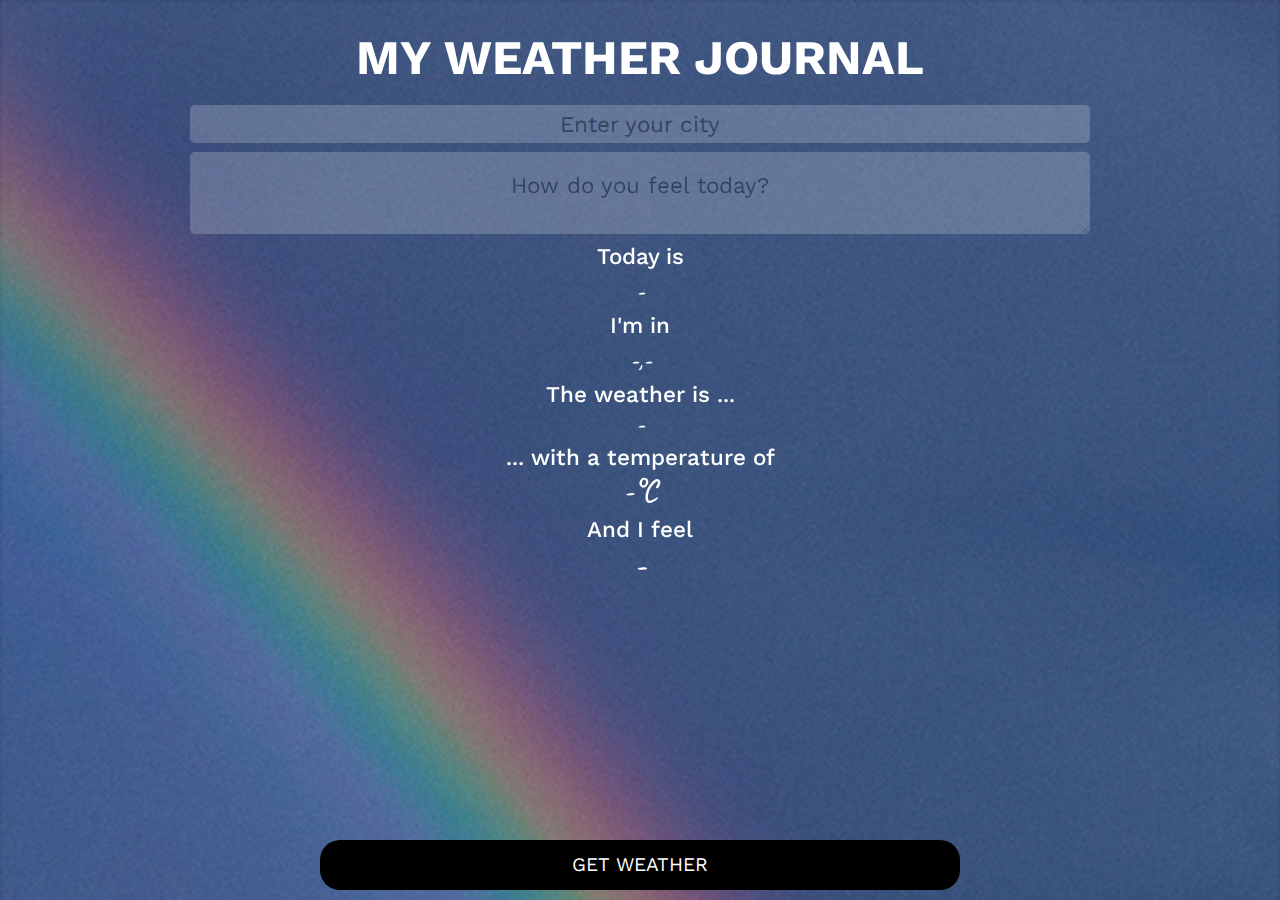
==== weatherApp/index.html @ 50e47b65 "Added country to display in output" ====
<!DOCTYPE html>
<html lang="en">
    <head>
        <meta charset="UTF-8" />
        <meta name="viewport" content="width=device-width, initial-scale=1.0" />

        <link rel="stylesheet" href="style.css" />

        <title>Document</title>
    </head>
    <body>
       <div class="icon" id="icon">
                <img src="img/unknown.png" alt="waiting" />
            </div>
        <div id="app">
            <div class="title">My Weather Journal</div>
            <div class="zip">
                <input type="text" id="city" placeholder="Enter your city" />
            </div>
            <div class="holder feel">
                <textarea
                    class="myInput"
                    id="feelings"
                    placeholder="How do you feel today?"
                ></textarea>
            </div>

            <div class="entry">
                <div id="entryHolder">
                    <div class="text">Today is</div>
                    <div id="date">-</div>
                    <div class="text">I'm in</div>
                    <div id="location">-,-</div>
                    <div id="country"></div>
                    <div class="text">The weather is ...</div>
                    <div id="weatherDescr">-</div>
                    <div class="text">... with a temperature of</div>
                    <div id="temp">-°C</div>
                    <div class="text">And I feel<div>
                    <div id="content">-</div>
                </div>
            </div>

            <div class="generate">Get weather</div>
        </div>
        <script src="app.js"></script>
    </body>
</html>
---- weatherApp/style.css ----
@import url('https://fonts.googleapis.com/css2?family=Work+Sans:wght@300;500;700&display=swap');
@import url('https://fonts.googleapis.com/css2?family=Caveat:wght@500;700&display=swap');

body {
  margin: 0;
  font-family: 'Work Sans', sans-serif;
  color: white;
  text-align: center;
  background: black;
}

.title {
    font-size: 2em;
    text-transform: uppercase;
    font-weight: 700;
    margin: 0.6em 0 0.4em 0;
}

.text {
   margin-top: 0.2em;
    font-weight: 500;
    font-size: 1.4em;
}

.zip {
  margin-top: 0.2em;
  margin-bottom: 0.6em;
}

#city {
  width: 70%;
  font-size: 1.4em;
  height: 1.6em;
  border-radius: 5px;
  font-family: 'Work Sans', sans-serif;
  text-align: center;
  border: none;
  opacity: 0.2;
}

textarea {
    width: 70%;
    font-size: 1.4em;
    padding-top: 20px;
    padding-bottom:10px;
    border-radius: 5px;
    font-family: 'Work Sans', sans-serif;
    text-align: center;
    vertical-align: center;
    border: none;
    opacity: 0.2;
}

/* placeholder text */
::placeholder { /* Chrome, Firefox, Opera, Safari 10.1+ */
    color: black;
    opacity: 1; /* Firefox */
  }
  
  :-ms-input-placeholder { /* Internet Explorer 10-11 */
    color: black;
    opacity: 1;
  }
  
  ::-ms-input-placeholder { /* Microsoft Edge */
    color: black;
    opacity: 1;
  }

.generate {
  background-color: black;
  position: absolute;
  bottom: 10px;
  left: 50%;
  width: 50%;
  height: 50px;
  transform: translateX(-50%);
  border-radius: 20px;
  line-height: 50px;
  color: white;
  font-size: 1.2em;
  text-transform: uppercase

}

.generate:hover {
  background-color: white;
  opacity: 0.5;
  color: black;
}

img {
    position: fixed;
    top: 0;
    left: 0;
    /* Preserve aspet ratio */
    min-width: 100%;
    min-height: 100%;
    z-index: -1;
}

#content {
  width: 60%;
  margin-left: 50%;
  transform: translateX(-50%);
  font-family: 'Caveat', cursive;
  font-size: 1.6em;
  font-weight: 500;
}

#temp {
font-family: 'Caveat', cursive;
  font-size: 2em;
  font-weight: 500;
  /* margin-top: -80px; */
}

#weatherDescr {
    font-family: 'Caveat', cursive;
  font-size: 1.6em;
  font-weight: 500;
}

#location,
#date {
  margin: 5px;
  font-family: 'Caveat', cursive;
  font-size: 1.6em;
  font-weight: 500;
}

@media (min-width: 700px) {

.title {
    font-size: 3em;
}  

};;;
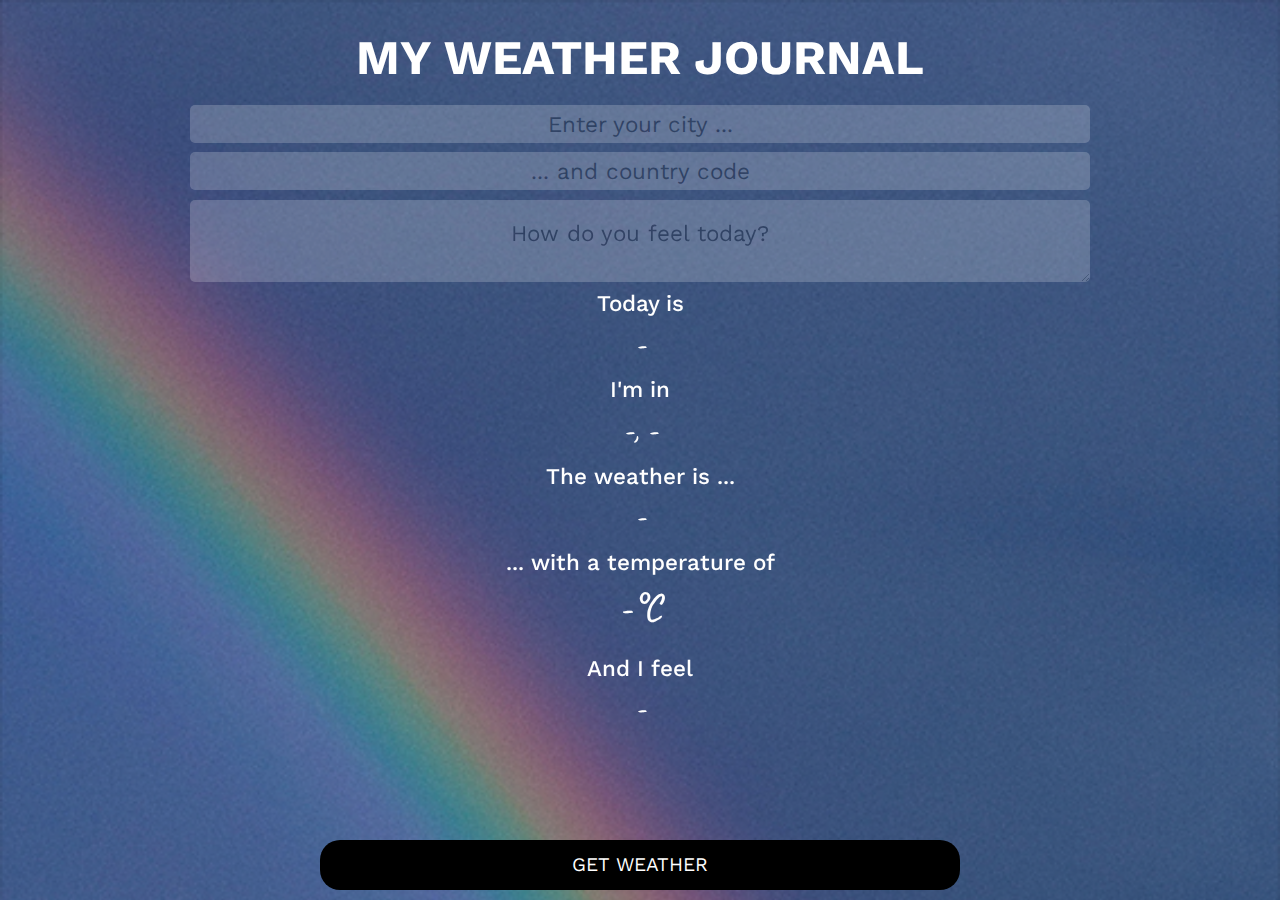
==== commit c53bcb50: "Added field to collect country code" ====
--- a/weatherApp/index.html
+++ b/weatherApp/index.html
@@ -15,7 +15,10 @@
         <div id="app">
             <div class="title">My Weather Journal</div>
             <div class="zip">
-                <input type="text" id="city" placeholder="Enter your city" />
+                <input type="text" id="city" placeholder="Enter your city ..." />
+            </div>
+            <div class="countryCode">
+                <input type="text" id="CountryCodeID" placeholder="... and country code" />
             </div>
             <div class="holder feel">
                 <textarea
@@ -30,13 +33,12 @@
                     <div class="text">Today is</div>
                     <div id="date">-</div>
                     <div class="text">I'm in</div>
-                    <div id="location">-,-</div>
-                    <div id="country"></div>
+                    <div id="cityCountry"><span id="location">-</span>, <span id="country">-</span></div>
                     <div class="text">The weather is ...</div>
                     <div id="weatherDescr">-</div>
                     <div class="text">... with a temperature of</div>
                     <div id="temp">-°C</div>
-                    <div class="text">And I feel<div>
+                    <div class="text">And I feel</div>
                     <div id="content">-</div>
                 </div>
             </div>
--- a/weatherApp/style.css
+++ b/weatherApp/style.css
@@ -1,27 +1,29 @@
-@import url('https://fonts.googleapis.com/css2?family=Work+Sans:wght@300;500;700&display=swap');
-@import url('https://fonts.googleapis.com/css2?family=Caveat:wght@500;700&display=swap');
+@import url("https://fonts.googleapis.com/css2?family=Work+Sans:wght@300;500;700&display=swap");
+@import url("https://fonts.googleapis.com/css2?family=Caveat:wght@500;700&display=swap");
 
 body {
   margin: 0;
-  font-family: 'Work Sans', sans-serif;
+  font-family: "Work Sans", sans-serif;
   color: white;
   text-align: center;
   background: black;
 }
 
 .title {
-    font-size: 2em;
-    text-transform: uppercase;
-    font-weight: 700;
-    margin: 0.6em 0 0.4em 0;
+  font-size: 2em;
+  text-transform: uppercase;
+  font-weight: 700;
+  margin: 0.6em 0 0.4em 0;
 }
 
 .text {
-   margin-top: 0.2em;
-    font-weight: 500;
-    font-size: 1.4em;
+  margin-top: 0.2em;
+  font-weight: 500;
+  font-size: 1.4em;
 }
 
+
+/* this is for the city collection field */
 .zip {
   margin-top: 0.2em;
   margin-bottom: 0.6em;
@@ -32,40 +34,60 @@
   font-size: 1.4em;
   height: 1.6em;
   border-radius: 5px;
-  font-family: 'Work Sans', sans-serif;
+  font-family: "Work Sans", sans-serif;
   text-align: center;
   border: none;
   opacity: 0.2;
 }
 
-textarea {
+/* this is for the country collection field */
+.countryCode {
+    margin-top: 0.2em;
+    margin-bottom: 0.6em;
+  }
+  
+  #CountryCodeID {
     width: 70%;
     font-size: 1.4em;
-    padding-top: 20px;
-    padding-bottom:10px;
+    height: 1.6em;
     border-radius: 5px;
-    font-family: 'Work Sans', sans-serif;
+    font-family: "Work Sans", sans-serif;
     text-align: center;
-    vertical-align: center;
     border: none;
     opacity: 0.2;
+  }
+
+textarea {
+  width: 70%;
+  font-size: 1.4em;
+  padding-top: 20px;
+  padding-bottom: 10px;
+  border-radius: 5px;
+  font-family: "Work Sans", sans-serif;
+  text-align: center;
+  vertical-align: center;
+  border: none;
+  opacity: 0.2;
 }
 
 /* placeholder text */
-::placeholder { /* Chrome, Firefox, Opera, Safari 10.1+ */
-    color: black;
-    opacity: 1; /* Firefox */
-  }
-  
-  :-ms-input-placeholder { /* Internet Explorer 10-11 */
-    color: black;
-    opacity: 1;
-  }
-  
-  ::-ms-input-placeholder { /* Microsoft Edge */
-    color: black;
-    opacity: 1;
-  }
+::placeholder {
+  /* Chrome, Firefox, Opera, Safari 10.1+ */
+  color: black;
+  opacity: 1; /* Firefox */
+}
+
+:-ms-input-placeholder {
+  /* Internet Explorer 10-11 */
+  color: black;
+  opacity: 1;
+}
+
+::-ms-input-placeholder {
+  /* Microsoft Edge */
+  color: black;
+  opacity: 1;
+}
 
 .generate {
   background-color: black;
@@ -79,8 +101,7 @@
   line-height: 50px;
   color: white;
   font-size: 1.2em;
-  text-transform: uppercase
-
+  text-transform: uppercase;
 }
 
 .generate:hover {
@@ -90,49 +111,35 @@
 }
 
 img {
-    position: fixed;
-    top: 0;
-    left: 0;
-    /* Preserve aspet ratio */
-    min-width: 100%;
-    min-height: 100%;
-    z-index: -1;
-}
-
-#content {
-  width: 60%;
-  margin-left: 50%;
-  transform: translateX(-50%);
-  font-family: 'Caveat', cursive;
-  font-size: 1.6em;
-  font-weight: 500;
+  position: fixed;
+  top: 0;
+  left: 0;
+  /* Preserve aspet ratio */
+  min-width: 100%;
+  min-height: 100%;
+  z-index: -1;
 }
 
 #temp {
-font-family: 'Caveat', cursive;
-  font-size: 2em;
+  margin: 0.2em 0 0.6em 0;
+  font-family: "Caveat", cursive;
+  font-size: 2.4em;
   font-weight: 500;
   /* margin-top: -80px; */
 }
 
-#weatherDescr {
-    font-family: 'Caveat', cursive;
-  font-size: 1.6em;
-  font-weight: 500;
-}
-
-#location,
+#content,
+#weatherDescr,
+#cityCountry,
 #date {
-  margin: 5px;
-  font-family: 'Caveat', cursive;
-  font-size: 1.6em;
+  margin: 0.2em 0 0.4em 0;
+  font-family: "Caveat", cursive;
+  font-size: 2em;
   font-weight: 500;
 }
 
 @media (min-width: 700px) {
-
-.title {
+  .title {
     font-size: 3em;
-}  
-
-};;;
+  }
+} ;;;
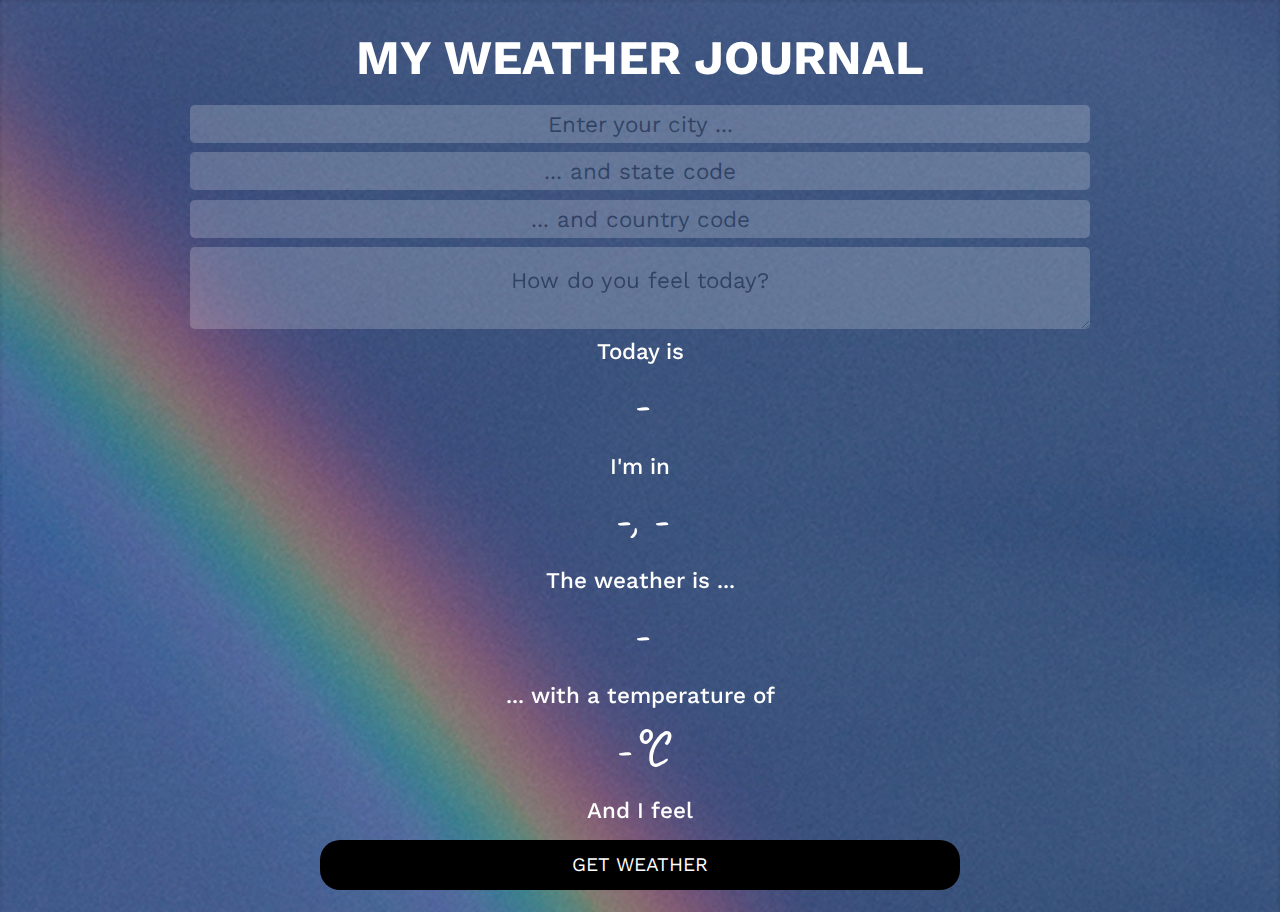
==== commit 2cecae4f: "Country code retrieved and displayed. Able to differentiate between cities in different countries - " ====
--- a/weatherApp/index.html
+++ b/weatherApp/index.html
@@ -17,8 +17,11 @@
             <div class="zip">
                 <input type="text" id="city" placeholder="Enter your city ..." />
             </div>
-            <div class="countryCode">
-                <input type="text" id="CountryCodeID" placeholder="... and country code" />
+            <div class="zip">
+                <input type="text" id="stateCode" placeholder="... and state code" />
+            </div>
+            <div class="zip">
+                <input type="text" id="countryCode" placeholder="... and country code" />
             </div>
             <div class="holder feel">
                 <textarea
--- a/weatherApp/style.css
+++ b/weatherApp/style.css
@@ -40,13 +40,22 @@
   opacity: 0.2;
 }
 
-/* this is for the country collection field */
-.countryCode {
-    margin-top: 0.2em;
-    margin-bottom: 0.6em;
-  }
+/* this is for the state code collection field */
   
-  #CountryCodeID {
+#stateCode {
+  width: 70%;
+  font-size: 1.4em;
+  height: 1.6em;
+  border-radius: 5px;
+  font-family: "Work Sans", sans-serif;
+  text-align: center;
+  border: none;
+  opacity: 0.2;
+}
+
+/* this is for the country code collection field */
+  
+  #countryCode {
     width: 70%;
     font-size: 1.4em;
     height: 1.6em;
@@ -120,19 +129,12 @@
   z-index: -1;
 }
 
-#temp {
-  margin: 0.2em 0 0.6em 0;
-  font-family: "Caveat", cursive;
-  font-size: 2.4em;
-  font-weight: 500;
-  /* margin-top: -80px; */
-}
-
+#temp,
 #content,
 #weatherDescr,
 #cityCountry,
 #date {
-  margin: 0.2em 0 0.4em 0;
+  margin: 0.1em 0 0.2em 0;
   font-family: "Caveat", cursive;
   font-size: 2em;
   font-weight: 500;
@@ -142,4 +144,16 @@
   .title {
     font-size: 3em;
   }
-} ;;;
+
+  #temp,
+  #content,
+  #weatherDescr,
+  #cityCountry,
+  #date {
+    margin: 0.2em 0 0.4em 0;
+    font-family: "Caveat", cursive;
+    font-size: 3em;
+    font-weight: 500;
+  }
+
+} ;
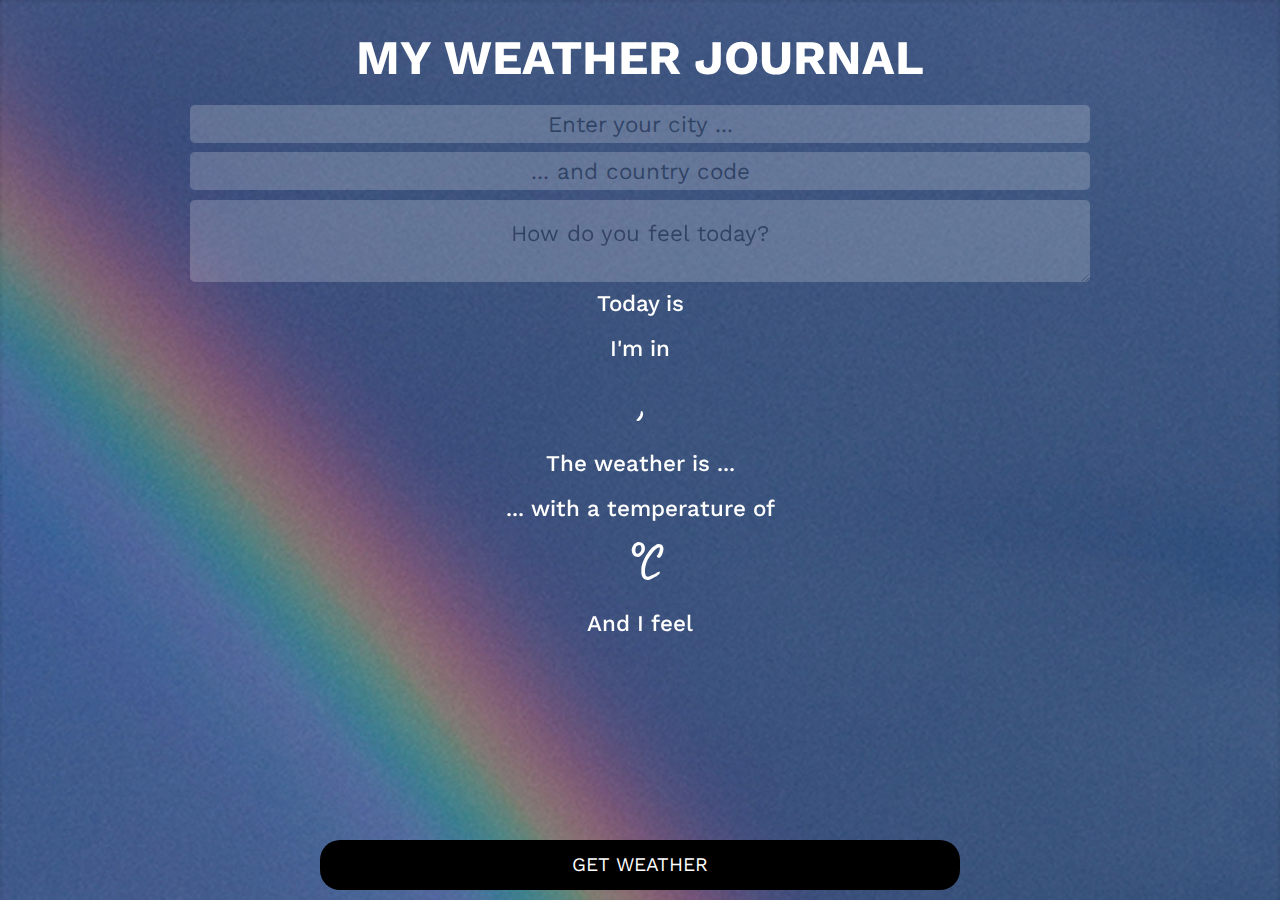
==== commit f5f77280: "Minor changes to tidy up country code" ====
--- a/weatherApp/index.html
+++ b/weatherApp/index.html
@@ -18,9 +18,6 @@
                 <input type="text" id="city" placeholder="Enter your city ..." />
             </div>
             <div class="zip">
-                <input type="text" id="stateCode" placeholder="... and state code" />
-            </div>
-            <div class="zip">
                 <input type="text" id="countryCode" placeholder="... and country code" />
             </div>
             <div class="holder feel">
@@ -34,19 +31,19 @@
             <div class="entry">
                 <div id="entryHolder">
                     <div class="text">Today is</div>
-                    <div id="date">-</div>
+                    <div id="date"></div>
                     <div class="text">I'm in</div>
-                    <div id="cityCountry"><span id="location">-</span>, <span id="country">-</span></div>
+                    <div id="cityCountry"><span id="location"></span>, <span id="country"></span></div>
                     <div class="text">The weather is ...</div>
-                    <div id="weatherDescr">-</div>
+                    <div id="weatherDescr"></div>
                     <div class="text">... with a temperature of</div>
-                    <div id="temp">-°C</div>
+                    <div id="temp">°C</div>
                     <div class="text">And I feel</div>
-                    <div id="content">-</div>
+                    <div id="content"></div>
                 </div>
             </div>
 
-            <div class="generate">Get weather</div>
+            <div class="generate">get weather</div>
         </div>
         <script src="app.js"></script>
     </body>
--- a/weatherApp/style.css
+++ b/weatherApp/style.css
@@ -30,19 +30,6 @@
 }
 
 #city {
-  width: 70%;
-  font-size: 1.4em;
-  height: 1.6em;
-  border-radius: 5px;
-  font-family: "Work Sans", sans-serif;
-  text-align: center;
-  border: none;
-  opacity: 0.2;
-}
-
-/* this is for the state code collection field */
-  
-#stateCode {
   width: 70%;
   font-size: 1.4em;
   height: 1.6em;
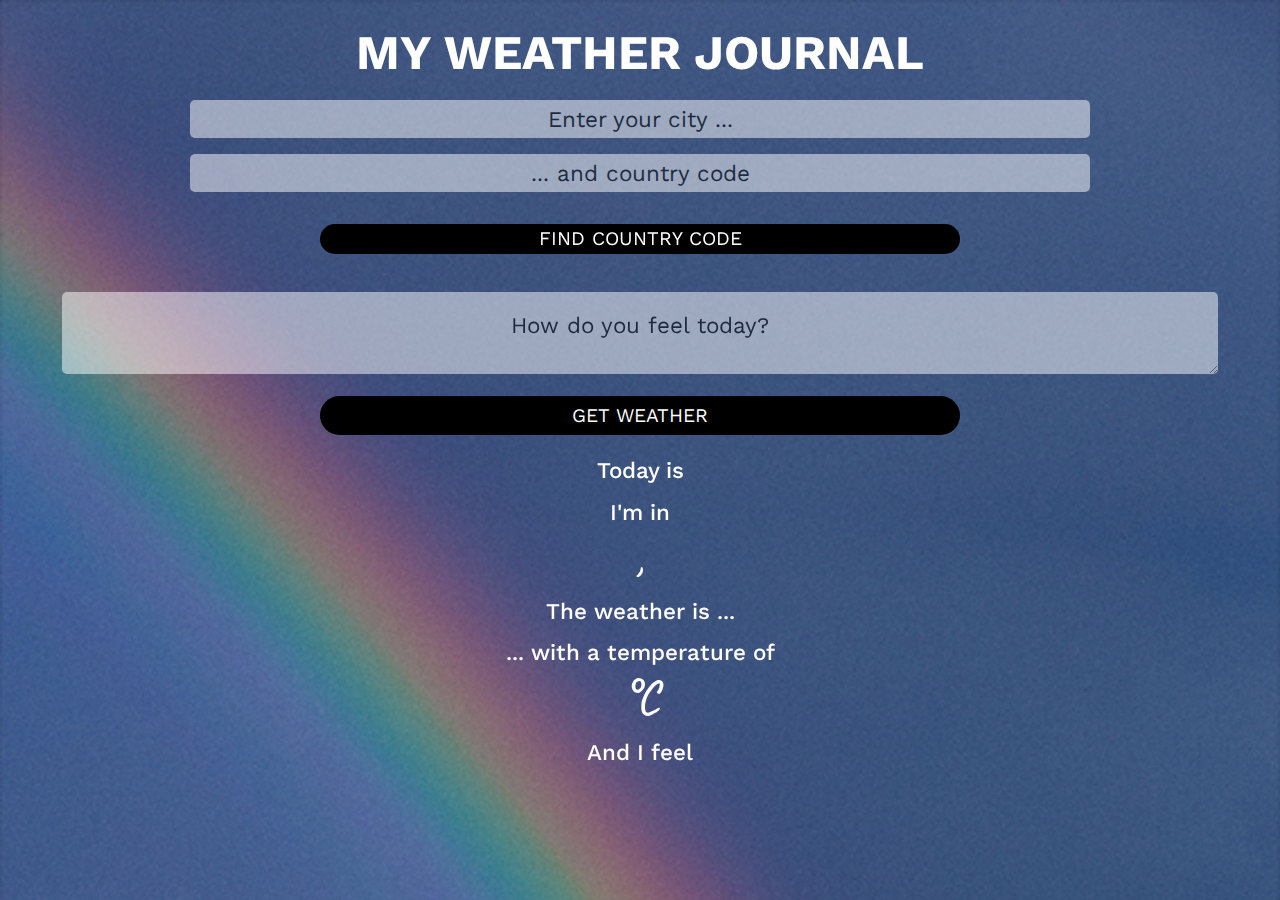
==== commit b07e6fd3: "Added find country, updated UI display" ====
--- a/weatherApp/index.html
+++ b/weatherApp/index.html
@@ -1,50 +1,50 @@
 <!DOCTYPE html>
 <html lang="en">
-    <head>
-        <meta charset="UTF-8" />
-        <meta name="viewport" content="width=device-width, initial-scale=1.0" />
 
-        <link rel="stylesheet" href="style.css" />
+<head>
+    <meta charset="UTF-8" />
+    <meta name="viewport" content="width=device-width, initial-scale=1.0" />
 
-        <title>Document</title>
-    </head>
-    <body>
-       <div class="icon" id="icon">
-                <img src="img/unknown.png" alt="waiting" />
-            </div>
-        <div id="app">
-            <div class="title">My Weather Journal</div>
+    <link rel="stylesheet" href="style.css" />
+
+    <title>Document</title>
+</head>
+
+<body>
+    <div class="icon" id="icon">
+        <img src="img/unknown.png" alt="waiting" />
+    </div>
+    <div id="app">
+        <div class="title">My Weather Journal</div>
+        <div id="collect">
             <div class="zip">
                 <input type="text" id="city" placeholder="Enter your city ..." />
             </div>
             <div class="zip">
                 <input type="text" id="countryCode" placeholder="... and country code" />
             </div>
+            <div id="getCountry">find country code</div>
             <div class="holder feel">
-                <textarea
-                    class="myInput"
-                    id="feelings"
-                    placeholder="How do you feel today?"
-                ></textarea>
+                <textarea class="myInput" id="feelings" placeholder="How do you feel today?"></textarea>
             </div>
-
-            <div class="entry">
-                <div id="entryHolder">
-                    <div class="text">Today is</div>
-                    <div id="date"></div>
-                    <div class="text">I'm in</div>
-                    <div id="cityCountry"><span id="location"></span>, <span id="country"></span></div>
-                    <div class="text">The weather is ...</div>
-                    <div id="weatherDescr"></div>
-                    <div class="text">... with a temperature of</div>
-                    <div id="temp">°C</div>
-                    <div class="text">And I feel</div>
-                    <div id="content"></div>
-                </div>
-            </div>
-
             <div class="generate">get weather</div>
         </div>
-        <script src="app.js"></script>
-    </body>
-</html>
+        <div class="entry">
+            <div id="entryHolder">
+                <div class="text">Today is</div>
+                <div id="date"></div>
+                <div class="text">I'm in</div>
+                <div id="cityCountry"><span id="location"></span>, <span id="country"></span></div>
+                <div class="text">The weather is ...</div>
+                <div id="weatherDescr"></div>
+                <div class="text">... with a temperature of</div>
+                <div id="temp">°C</div>
+                <div class="text">And I feel</div>
+                <div id="content"></div>
+            </div>
+        </div>
+    </div>
+    <script src="app.js"></script>
+</body>
+
+</html>--- a/weatherApp/style.css
+++ b/weatherApp/style.css
@@ -1,5 +1,6 @@
 @import url("https://fonts.googleapis.com/css2?family=Work+Sans:wght@300;500;700&display=swap");
 @import url("https://fonts.googleapis.com/css2?family=Caveat:wght@500;700&display=swap");
+@import url("reset.css");
 
 body {
   margin: 0;
@@ -9,27 +10,41 @@
   background: black;
 }
 
+.text {
+  margin-top: 0.2em;
+  font-weight: 500;
+  font-size: 1.4em;
+}
+
+#app {
+  display: grid;
+  align-items: center;
+  grid-template-columns: 100%;
+  grid-template-rows: auto;
+  grid-template-areas:
+    "title"
+    "city"
+    "country"
+    "getCountry"
+    "feelings"
+    "getWeather"
+    "entry"
+}
+
+/* page heading */
 .title {
+  grid-area: title;
   font-size: 2em;
   text-transform: uppercase;
   font-weight: 700;
   margin: 0.6em 0 0.4em 0;
 }
 
-.text {
-  margin-top: 0.2em;
-  font-weight: 500;
-  font-size: 1.4em;
-}
-
-
-/* this is for the city collection field */
-.zip {
+/* this is for the city data entry field */
+#city {
+  grid-area: city;
   margin-top: 0.2em;
   margin-bottom: 0.6em;
-}
-
-#city {
   width: 70%;
   font-size: 1.4em;
   height: 1.6em;
@@ -37,24 +52,48 @@
   font-family: "Work Sans", sans-serif;
   text-align: center;
   border: none;
-  opacity: 0.2;
+  opacity: 0.5;
 }
 
-/* this is for the country code collection field */
-  
-  #countryCode {
-    width: 70%;
-    font-size: 1.4em;
-    height: 1.6em;
-    border-radius: 5px;
-    font-family: "Work Sans", sans-serif;
-    text-align: center;
-    border: none;
-    opacity: 0.2;
-  }
+/* this is for the country code data entry field */
+#countryCode {
+  grid-area: country;
+  margin-top: 0.1em;
+  margin-bottom: 0.6em;
+  width: 70%;
+  font-size: 1.4em;
+  height: 1.6em;
+  border-radius: 5px;
+  font-family: "Work Sans", sans-serif;
+  text-align: center;
+  border: none;
+  opacity: 0.5;
+}
+
+#getCountry {
+  grid-area: getCountry;
+  background-color: black;
+  position: relative;
+  width: 50%;
+  margin: 1em 0 2em 25%;
+  padding: 5px 0;
+  border-radius: 20px;
+  color: white;
+  font-size: 1.2em;
+  text-transform: uppercase;
+  cursor: pointer;
+  vertical-align: center;
+}
+
+#getCountry:hover {
+  background-color: white;
+  opacity: 0.5;
+  color: black;
+}
 
 textarea {
-  width: 70%;
+  grid-area: feelings;
+  width: 90%;
   font-size: 1.4em;
   padding-top: 20px;
   padding-bottom: 10px;
@@ -63,7 +102,31 @@
   text-align: center;
   vertical-align: center;
   border: none;
-  opacity: 0.2;
+  opacity: 0.5;
+}
+
+.generate {
+  grid-area: getWeather;
+  background-color: black;
+  position: relative;
+  width: 50%;
+  margin: 1em 0 1em 25%;
+  padding: 10px 0;
+  border-radius: 20px;
+  color: white;
+  font-size: 1.2em;
+  text-transform: uppercase;
+  cursor: pointer;
+}
+
+.generate:hover {
+  background-color: white;
+  opacity: 0.5;
+  color: black;
+}
+
+.entry {
+ grid-area: entry;
 }
 
 /* placeholder text */
@@ -85,27 +148,6 @@
   opacity: 1;
 }
 
-.generate {
-  background-color: black;
-  position: absolute;
-  bottom: 10px;
-  left: 50%;
-  width: 50%;
-  height: 50px;
-  transform: translateX(-50%);
-  border-radius: 20px;
-  line-height: 50px;
-  color: white;
-  font-size: 1.2em;
-  text-transform: uppercase;
-}
-
-.generate:hover {
-  background-color: white;
-  opacity: 0.5;
-  color: black;
-}
-
 img {
   position: fixed;
   top: 0;
@@ -115,6 +157,8 @@
   min-height: 100%;
   z-index: -1;
 }
+
+
 
 #temp,
 #content,
@@ -142,5 +186,4 @@
     font-size: 3em;
     font-weight: 500;
   }
-
 } ;
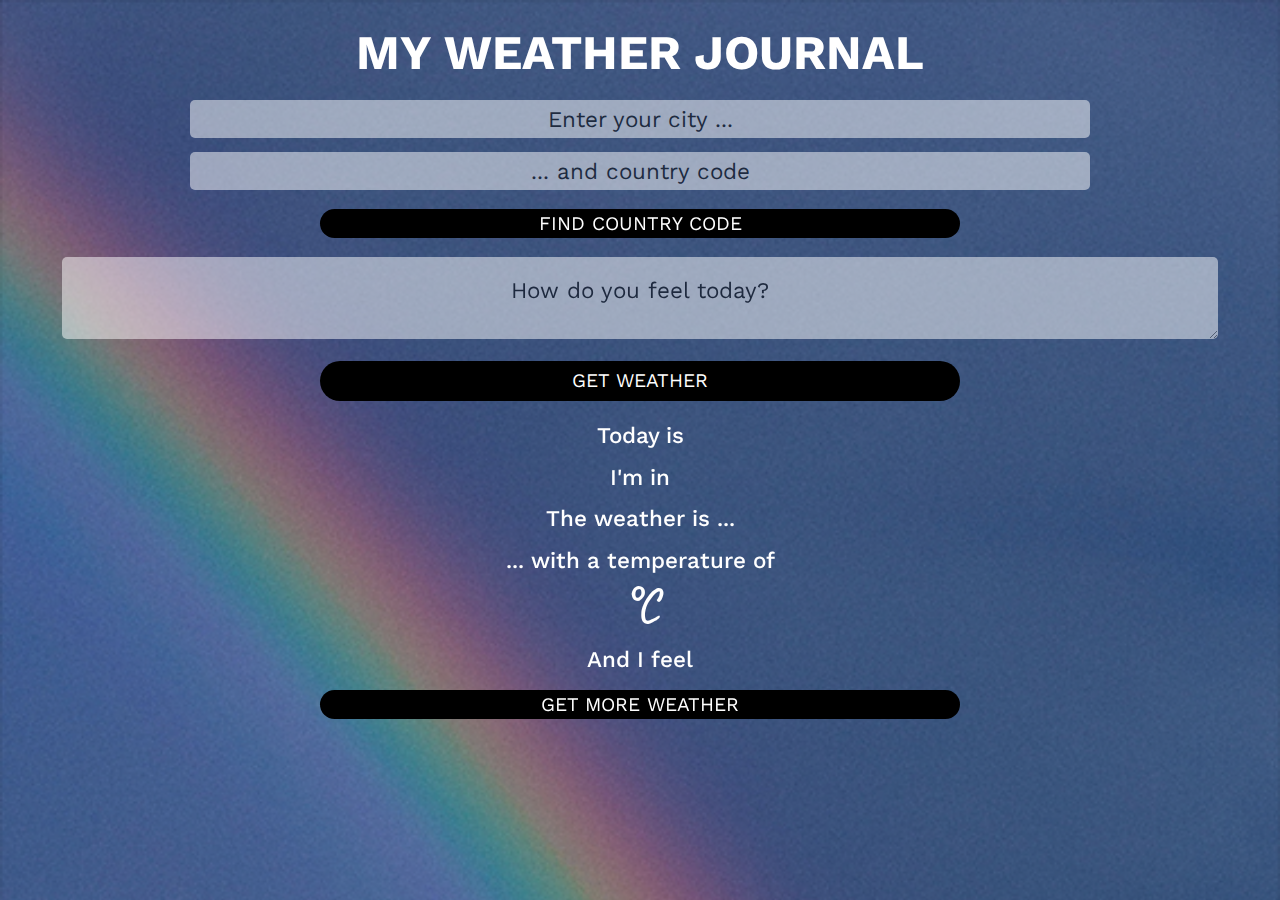
==== commit 44bd745a: "updated display to toggle between data entry and display" ====
--- a/weatherApp/index.html
+++ b/weatherApp/index.html
@@ -23,7 +23,7 @@
             <div class="zip">
                 <input type="text" id="countryCode" placeholder="... and country code" />
             </div>
-            <div id="getCountry">find country code</div>
+            <div class="getCountry">find country code</div>
             <div class="holder feel">
                 <textarea class="myInput" id="feelings" placeholder="How do you feel today?"></textarea>
             </div>
@@ -34,7 +34,7 @@
                 <div class="text">Today is</div>
                 <div id="date"></div>
                 <div class="text">I'm in</div>
-                <div id="cityCountry"><span id="location"></span>, <span id="country"></span></div>
+                <div id="cityCountry"><span id="location"></span><span id="country"></span></div>
                 <div class="text">The weather is ...</div>
                 <div id="weatherDescr"></div>
                 <div class="text">... with a temperature of</div>
@@ -42,6 +42,7 @@
                 <div class="text">And I feel</div>
                 <div id="content"></div>
             </div>
+            <div class="getMore">get more weather</div>
         </div>
     </div>
     <script src="app.js"></script>
--- a/weatherApp/style.css
+++ b/weatherApp/style.css
@@ -29,6 +29,7 @@
     "feelings"
     "getWeather"
     "entry"
+    "getMore"
 }
 
 /* page heading */
@@ -58,8 +59,7 @@
 /* this is for the country code data entry field */
 #countryCode {
   grid-area: country;
-  margin-top: 0.1em;
-  margin-bottom: 0.6em;
+  margin-top: 0.1em 0;
   width: 70%;
   font-size: 1.4em;
   height: 1.6em;
@@ -70,12 +70,12 @@
   opacity: 0.5;
 }
 
-#getCountry {
+.getCountry {
   grid-area: getCountry;
   background-color: black;
   position: relative;
   width: 50%;
-  margin: 1em 0 2em 25%;
+  margin: 1em 0 1em 25%;
   padding: 5px 0;
   border-radius: 20px;
   color: white;
@@ -85,7 +85,7 @@
   vertical-align: center;
 }
 
-#getCountry:hover {
+.getCountry:hover {
   background-color: white;
   opacity: 0.5;
   color: black;
@@ -125,8 +125,29 @@
   color: black;
 }
 
-.entry {
+#entryHolder {
  grid-area: entry;
+}
+
+.getMore {
+  grid-area: getMore;
+  background-color: black;
+  position: relative;
+  width: 50%;
+  margin: 1em 0 1em 25%;
+  padding: 5px 0;
+  border-radius: 20px;
+  color: white;
+  font-size: 1.2em;
+  text-transform: uppercase;
+  cursor: pointer;
+  vertical-align: center;
+}
+
+.getCountry:hover {
+  background-color: white;
+  opacity: 0.5;
+  color: black;
 }
 
 /* placeholder text */
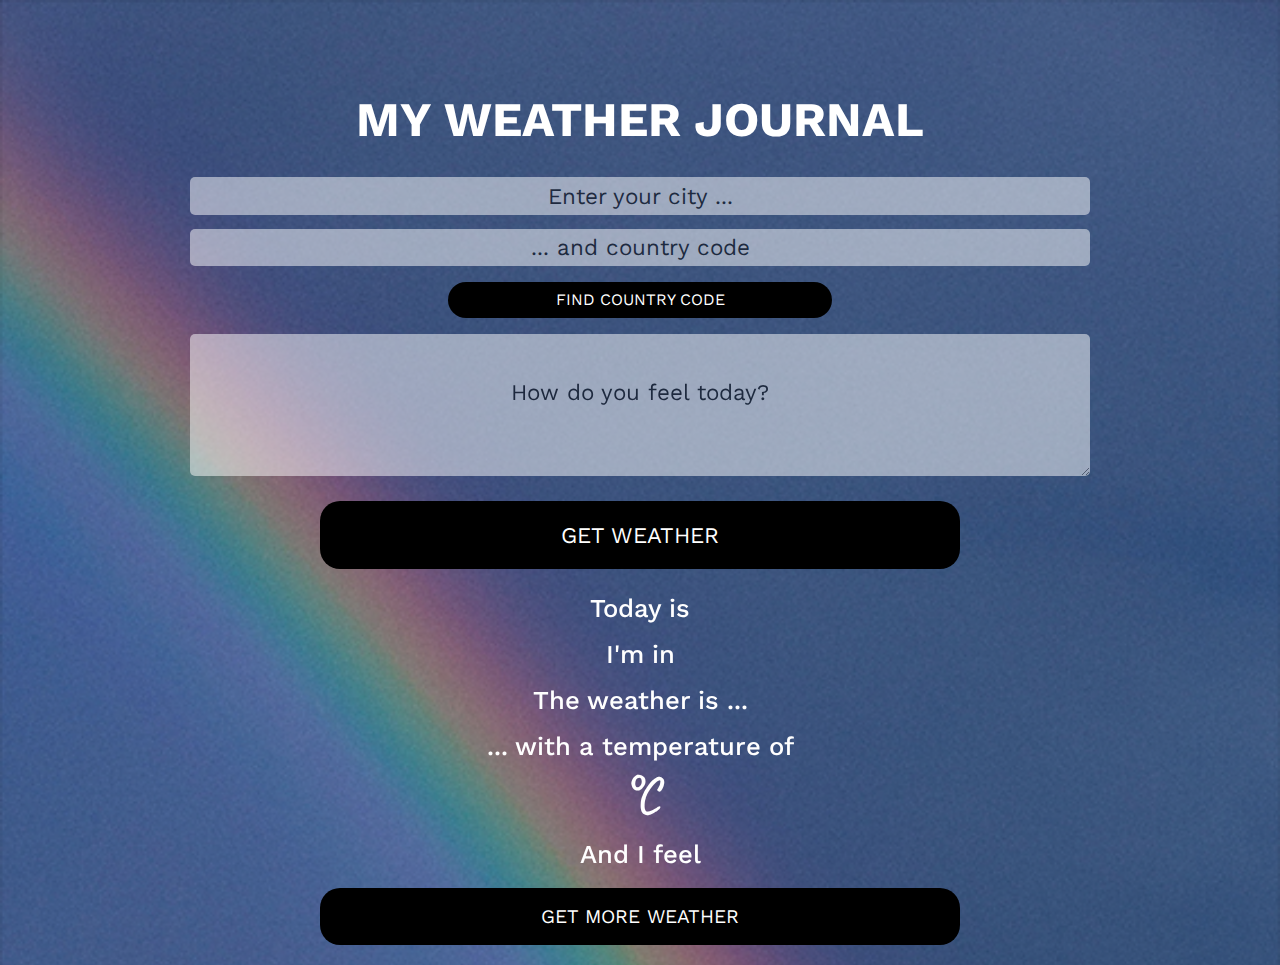
==== commit 7e3db9ec: "Refactored up js and css" ====
--- a/weatherApp/index.html
+++ b/weatherApp/index.html
@@ -11,23 +11,23 @@
 </head>
 
 <body>
-    <div class="icon" id="icon">
+    <div class="background" id="background">
         <img src="img/unknown.png" alt="waiting" />
     </div>
     <div id="app">
         <div class="title">My Weather Journal</div>
         <div id="collect">
-            <div class="zip">
-                <input type="text" id="city" placeholder="Enter your city ..." />
+            <div class="city-country">
+                <input type="text" class="text-entry" id="city" placeholder="Enter your city ..." />
             </div>
-            <div class="zip">
-                <input type="text" id="countryCode" placeholder="... and country code" />
+            <div class="city-country">
+                <input type="text" class="text-entry" id="countryCode" placeholder="... and country code" />
             </div>
-            <div class="getCountry">find country code</div>
-            <div class="holder feel">
-                <textarea class="myInput" id="feelings" placeholder="How do you feel today?"></textarea>
+            <div class="button getCountry">find country code</div>
+            <div class="feel">
+                <textarea class="myInput text-entry" id="feelings" placeholder="How do you feel today?"></textarea>
             </div>
-            <div class="generate">get weather</div>
+            <div class="button generate">get weather</div>
         </div>
         <div class="entry">
             <div id="entryHolder">
@@ -42,7 +42,7 @@
                 <div class="text">And I feel</div>
                 <div id="content"></div>
             </div>
-            <div class="getMore">get more weather</div>
+            <div class="button getMore">get more weather</div>
         </div>
     </div>
     <script src="app.js"></script>
--- a/weatherApp/style.css
+++ b/weatherApp/style.css
@@ -1,6 +1,8 @@
 @import url("https://fonts.googleapis.com/css2?family=Work+Sans:wght@300;500;700&display=swap");
 @import url("https://fonts.googleapis.com/css2?family=Caveat:wght@500;700&display=swap");
 @import url("reset.css");
+@import url("buttons.css");
+@import url("data-entry.css");
 
 body {
   margin: 0;
@@ -13,12 +15,13 @@
 .text {
   margin-top: 0.2em;
   font-weight: 500;
-  font-size: 1.4em;
+  font-size: 1.6em;
 }
 
 #app {
   display: grid;
   align-items: center;
+  align-content: center;
   grid-template-columns: 100%;
   grid-template-rows: auto;
   grid-template-areas:
@@ -29,7 +32,7 @@
     "feelings"
     "getWeather"
     "entry"
-    "getMore"
+    "getMore";
 }
 
 /* page heading */
@@ -38,137 +41,15 @@
   font-size: 2em;
   text-transform: uppercase;
   font-weight: 700;
-  margin: 0.6em 0 0.4em 0;
-}
-
-/* this is for the city data entry field */
-#city {
-  grid-area: city;
-  margin-top: 0.2em;
-  margin-bottom: 0.6em;
-  width: 70%;
-  font-size: 1.4em;
-  height: 1.6em;
-  border-radius: 5px;
-  font-family: "Work Sans", sans-serif;
-  text-align: center;
-  border: none;
-  opacity: 0.5;
-}
-
-/* this is for the country code data entry field */
-#countryCode {
-  grid-area: country;
-  margin-top: 0.1em 0;
-  width: 70%;
-  font-size: 1.4em;
-  height: 1.6em;
-  border-radius: 5px;
-  font-family: "Work Sans", sans-serif;
-  text-align: center;
-  border: none;
-  opacity: 0.5;
-}
-
-.getCountry {
-  grid-area: getCountry;
-  background-color: black;
-  position: relative;
-  width: 50%;
-  margin: 1em 0 1em 25%;
-  padding: 5px 0;
-  border-radius: 20px;
-  color: white;
-  font-size: 1.2em;
-  text-transform: uppercase;
-  cursor: pointer;
-  vertical-align: center;
-}
-
-.getCountry:hover {
-  background-color: white;
-  opacity: 0.5;
-  color: black;
-}
-
-textarea {
-  grid-area: feelings;
-  width: 90%;
-  font-size: 1.4em;
-  padding-top: 20px;
-  padding-bottom: 10px;
-  border-radius: 5px;
-  font-family: "Work Sans", sans-serif;
-  text-align: center;
-  vertical-align: center;
-  border: none;
-  opacity: 0.5;
-}
-
-.generate {
-  grid-area: getWeather;
-  background-color: black;
-  position: relative;
-  width: 50%;
-  margin: 1em 0 1em 25%;
-  padding: 10px 0;
-  border-radius: 20px;
-  color: white;
-  font-size: 1.2em;
-  text-transform: uppercase;
-  cursor: pointer;
-}
-
-.generate:hover {
-  background-color: white;
-  opacity: 0.5;
-  color: black;
+  margin: 2em 0 0.6em 0;
 }
 
 #entryHolder {
- grid-area: entry;
+  grid-area: entry;
+  margin: 0 1em;
 }
 
-.getMore {
-  grid-area: getMore;
-  background-color: black;
-  position: relative;
-  width: 50%;
-  margin: 1em 0 1em 25%;
-  padding: 5px 0;
-  border-radius: 20px;
-  color: white;
-  font-size: 1.2em;
-  text-transform: uppercase;
-  cursor: pointer;
-  vertical-align: center;
-}
-
-.getCountry:hover {
-  background-color: white;
-  opacity: 0.5;
-  color: black;
-}
-
-/* placeholder text */
-::placeholder {
-  /* Chrome, Firefox, Opera, Safari 10.1+ */
-  color: black;
-  opacity: 1; /* Firefox */
-}
-
-:-ms-input-placeholder {
-  /* Internet Explorer 10-11 */
-  color: black;
-  opacity: 1;
-}
-
-::-ms-input-placeholder {
-  /* Microsoft Edge */
-  color: black;
-  opacity: 1;
-}
-
+/* background image */
 img {
   position: fixed;
   top: 0;
@@ -179,16 +60,14 @@
   z-index: -1;
 }
 
-
-
 #temp,
 #content,
 #weatherDescr,
 #cityCountry,
 #date {
-  margin: 0.1em 0 0.2em 0;
+  margin: 0.2em 0 0.3em 0;
   font-family: "Caveat", cursive;
-  font-size: 2em;
+  font-size: 2.4em;
   font-weight: 500;
 }
 
@@ -204,7 +83,8 @@
   #date {
     margin: 0.2em 0 0.4em 0;
     font-family: "Caveat", cursive;
-    font-size: 3em;
+    font-size: 3.2em;
     font-weight: 500;
   }
-} ;
+
+};
